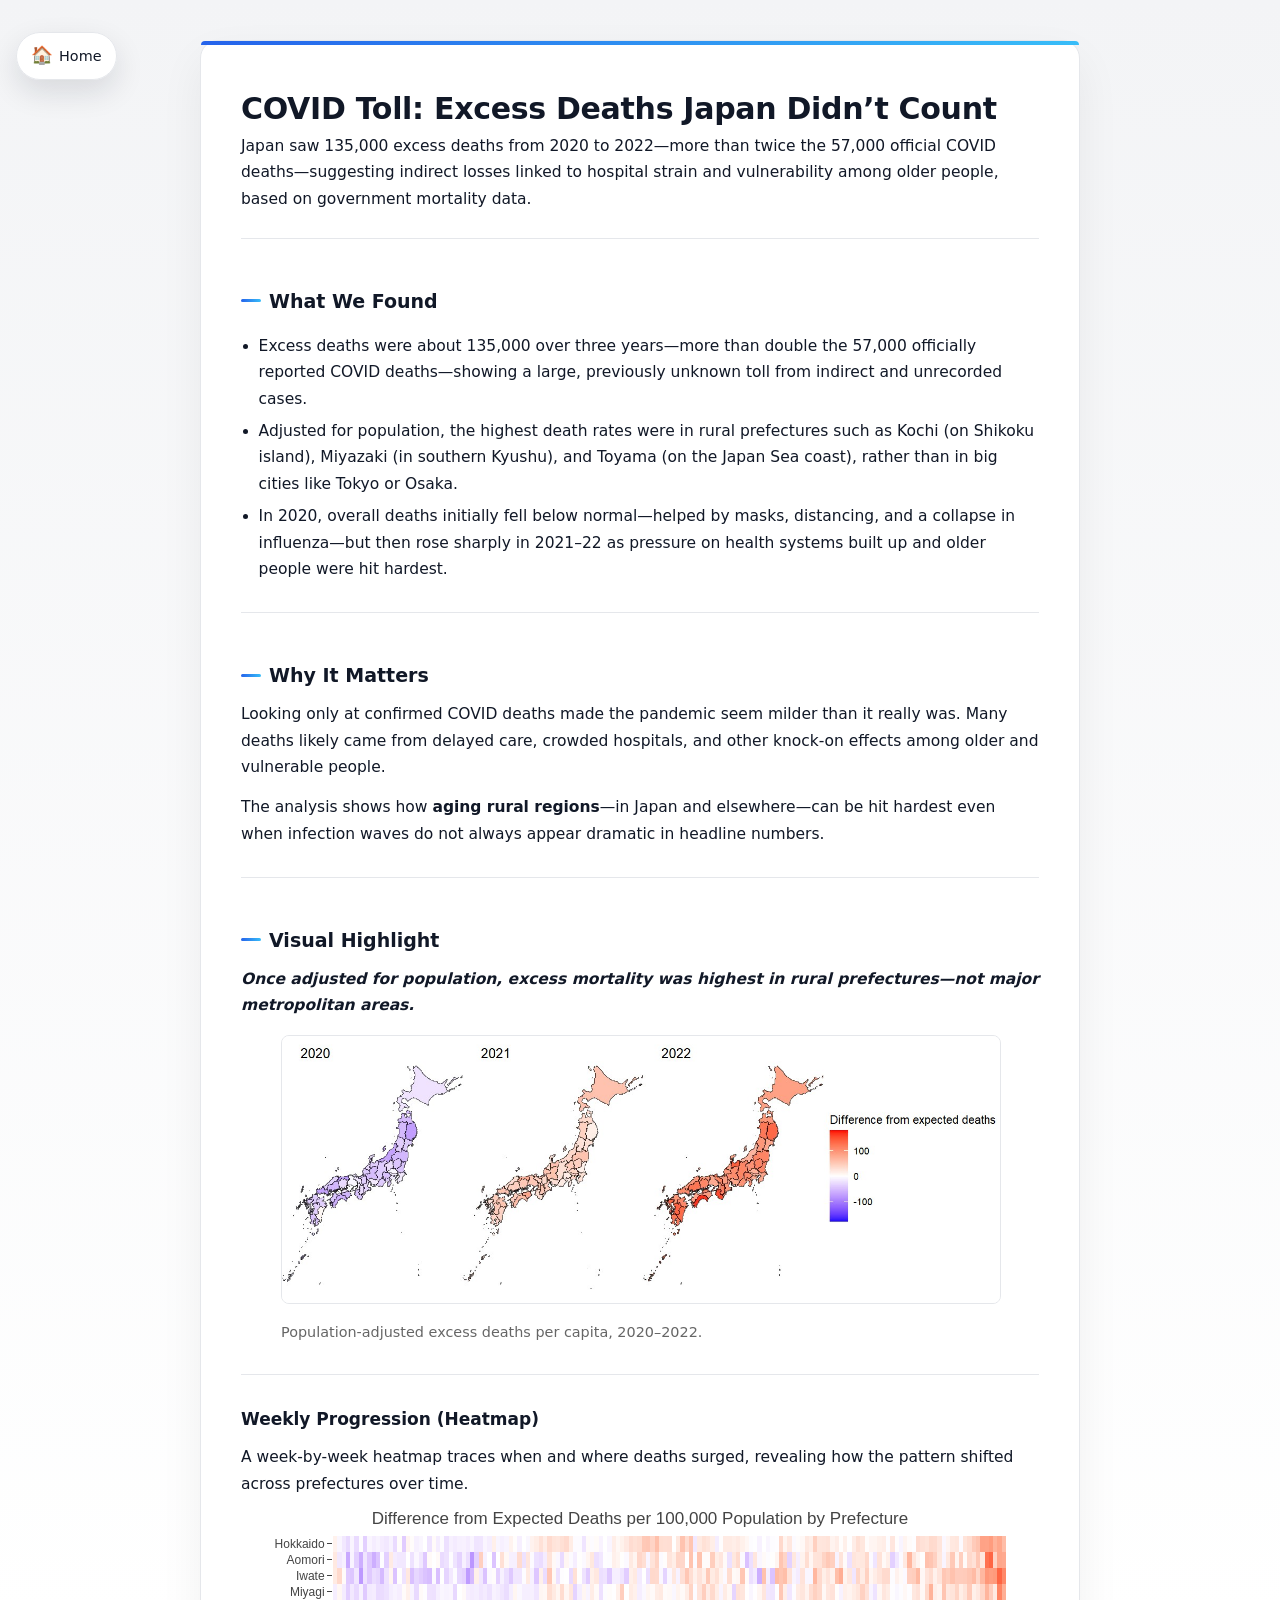
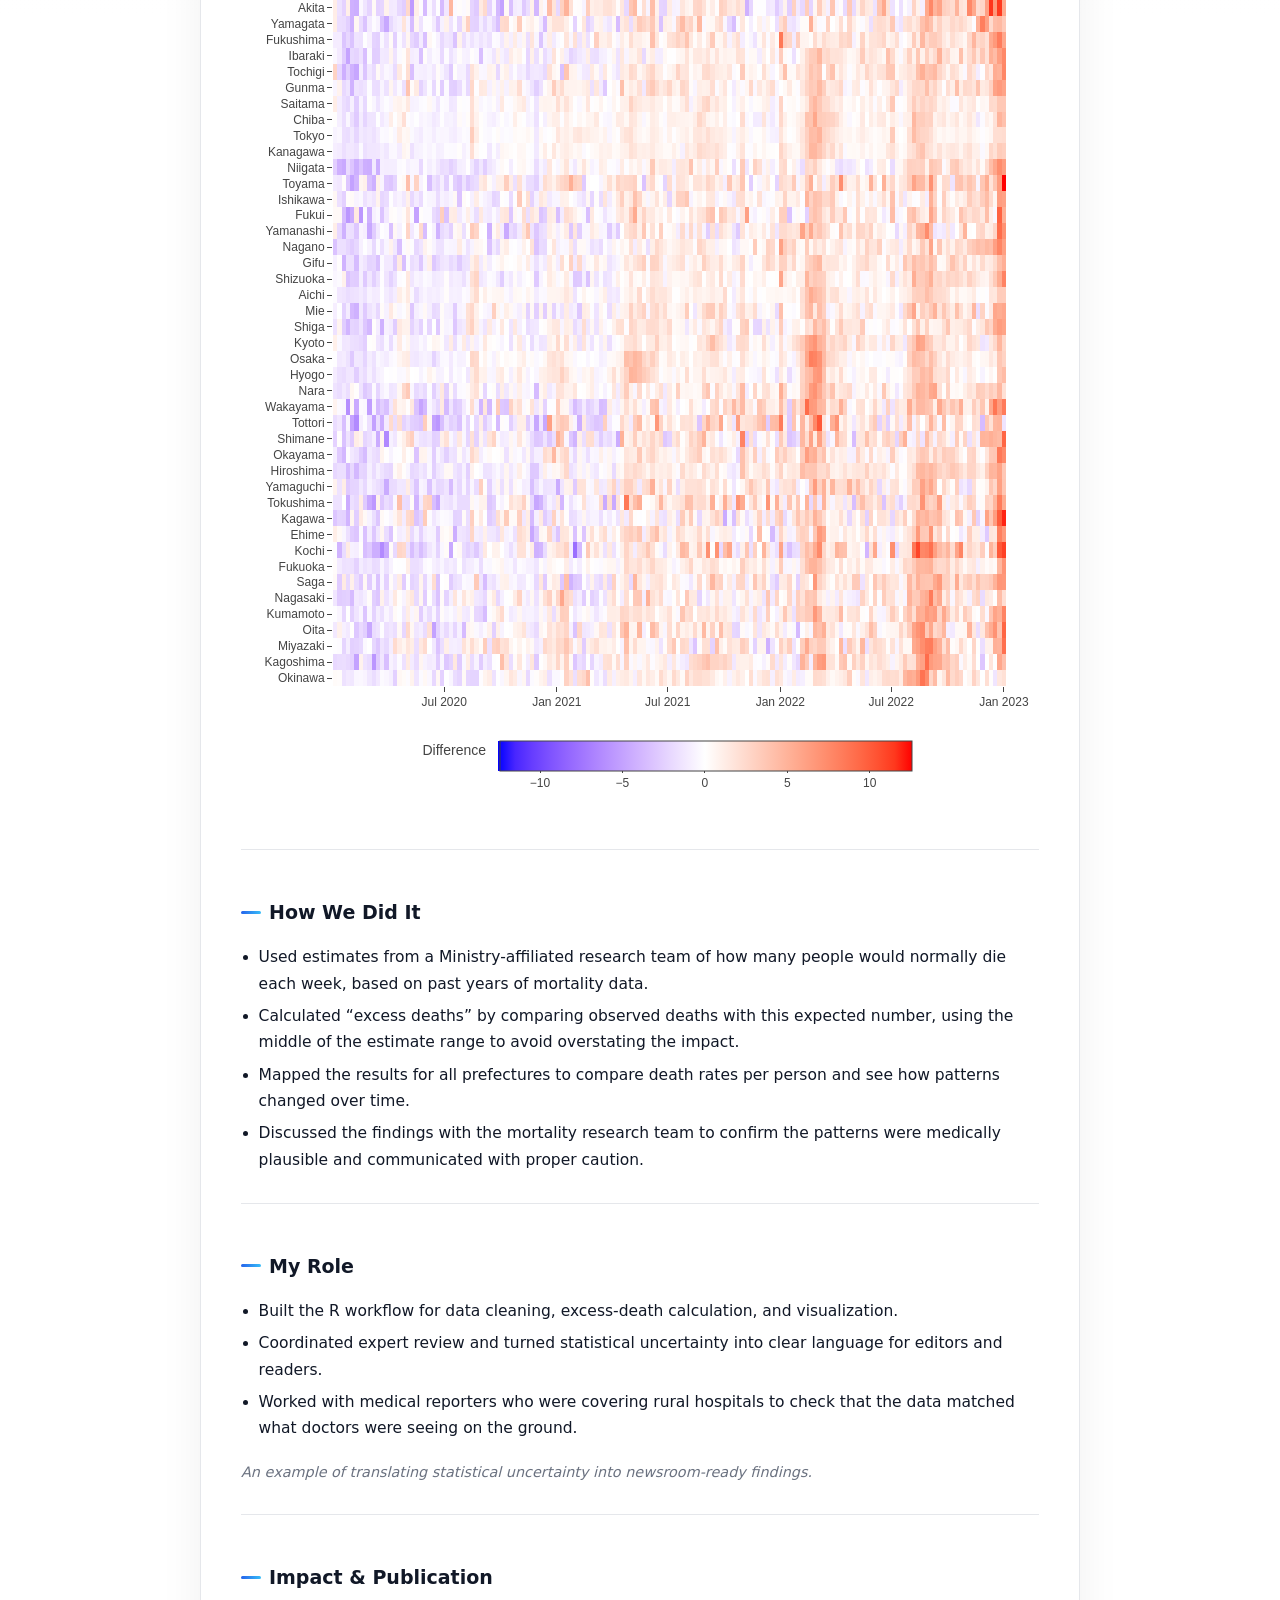
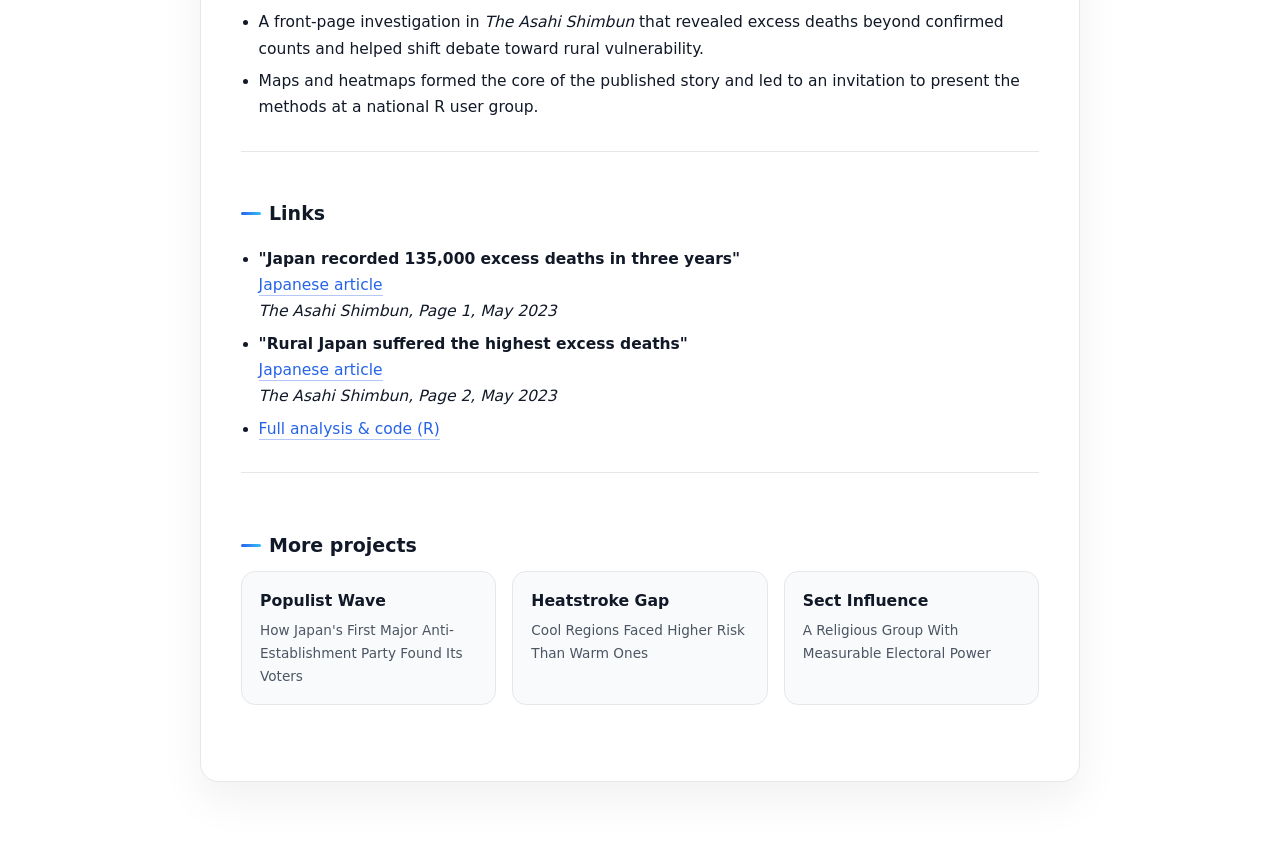
==== docs/excess_mortality/index.html @ f40dd5c8 "Add files via upload" ====
<!DOCTYPE html>
<html lang="en">
<head>
  <meta charset="UTF-8">
  <title>COVID Toll: Excess Deaths Japan Didn’t Count</title>
  <meta name="viewport" content="width=device-width, initial-scale=1">
  <link rel="stylesheet" href="../style.css">
  
  <meta name="description"
    content="Population-adjusted excess mortality analysis reveals that rural prefectures, not major metros, were hit hardest during COVID-19 in Japan.">
  <meta property="og:type" content="article">
  <meta property="og:title" content="Excess Deaths Japan Didn’t Count">
  <meta property="og:description"
    content="Population-adjusted excess mortality analysis reveals that rural prefectures, not major metros, were hit hardest during COVID-19 in Japan.">
  <meta property="og:image"
    content="https://ryomakom-en.github.io/portfolio/excess_mortality/excess_mortality_jpmap.jpg">
  <meta property="og:url"
    content="https://ryomakom-en.github.io/portfolio/excess_mortality/">

  <meta name="twitter:card" content="summary_large_image">
  <meta name="twitter:title" content="Excess Deaths Japan Didn’t Count">
  <meta name="twitter:description"
    content="Population-adjusted excess mortality analysis reveals that rural prefectures, not major metros, were hit hardest during COVID-19 in Japan.">
  <meta name="twitter:image"
    content="https://ryomakom-en.github.io/portfolio/excess_mortality/excess_mortality_jpmap.jpg">

</head>
<body>

<a href="https://ryomakom-en.github.io/about_me/" class="back-home" aria-label="Back to home">
  <span class="back-home__icon">🏠</span>
  <span class="back-home__label">Home</span>
</a>

<div class="page-shell">
<article class="case-card">

<h1>COVID Toll: Excess Deaths Japan Didn’t Count</h1>
<p>
  Japan saw 135,000 excess deaths from 2020 to 2022—more than twice the 57,000 official COVID
  deaths—suggesting indirect losses linked to hospital strain and vulnerability among older people,
  based on government mortality data.
</p>

<hr>

<!-- 2. What We Found -->
<section class="section fade-in">
  <h2 class="section-heading">What We Found</h2>
  <ul>
    <li>Excess deaths were about 135,000 over three years—more than double the 57,000 officially
      reported COVID deaths—showing a large, previously unknown toll from indirect and unrecorded cases.</li>
    <li>Adjusted for population, the highest death rates were in rural prefectures such as Kochi
      (on Shikoku island), Miyazaki (in southern Kyushu), and Toyama (on the Japan Sea coast), rather
      than in big cities like Tokyo or Osaka.</li>
    <li>In 2020, overall deaths initially fell below normal—helped by masks, distancing, and a
      collapse in influenza—but then rose sharply in 2021–22 as pressure on health systems built up
      and older people were hit hardest.</li>
  </ul>
</section>

<hr>

<!-- 3. Why It Matters -->
<section class="section fade-in">
  <h2 class="section-heading">Why It Matters</h2>
  <p>
    Looking only at confirmed COVID deaths made the pandemic seem milder than it really was.
    Many deaths likely came from delayed care, crowded hospitals, and other knock-on effects among older
    and vulnerable people.
  </p>
  <p>
    The analysis shows how <strong>aging rural regions</strong>—in Japan and elsewhere—can be hit
    hardest even when infection waves do not always appear dramatic in headline numbers.
  </p>
</section>

<hr>

<!-- 4. Visual Highlight (Main) -->
  <section class="section fade-in">
    <h2 class="section-heading">Visual Highlight</h2>
    <p>
      <em><strong>
        Once adjusted for population, excess mortality was highest in rural
        prefectures—not major metropolitan areas.
      </strong></em>
    </p>

    <figure class="full-bleed">
      <img src="excess_mortality_jpmap.jpg"
        alt="Map of Japan showing population-adjusted excess deaths by
        prefecture from 2020 to 2022"
        style="max-width:100%; border-radius:8px;">
      <figcaption style="font-size:0.9em; color:#666; margin-top:6px;">
        Population-adjusted excess deaths per capita, 2020–2022.
      </figcaption>
    </figure>
  </section>
  
<hr>

<!-- 4b. Secondary Visual -->
<section class="section fade-in">
  <h3 style="margin-top:0.4rem;">Weekly Progression (Heatmap)</h3>
  <p>
    A week-by-week heatmap traces when and where deaths surged, revealing how the pattern shifted across
    prefectures over time.
  </p>

  <iframe src="exdeath_heatmap.html" width="100%" height="900" style="border:none;" loading="lazy">
    <img src="exdeath_heatmap.png" alt="Excess deaths weekly heatmap" style="max-width:100%;">
  </iframe>

</section>

<hr>
<!-- 5. How we did it -->
<section class="section fade-in">
  <h2 class="section-heading">How We Did It</h2>
  <ul>
    <li>Used estimates from a Ministry-affiliated research team of how many people would normally die
      each week, based on past years of mortality data.</li>
    <li>Calculated “excess deaths” by comparing observed deaths with this expected number, using the
      middle of the estimate range to avoid overstating the impact.</li>
    <li>Mapped the results for all prefectures to compare death rates per person and see how patterns
      changed over time.</li>
    <li>Discussed the findings with the mortality research team to confirm the patterns were medically
      plausible and communicated with proper caution.</li>
  </ul>
</section>

<hr>


<!-- 6. My Role -->
<section class="section fade-in">
  <h2 class="section-heading">My Role</h2>
  <ul>
    <li>Built the R workflow for data cleaning, excess-death calculation, and visualization.</li>
    <li>Coordinated expert review and turned statistical uncertainty into clear language for editors
      and readers.</li>
    <li>Worked with medical reporters who were covering rural hospitals to check that the data matched
      what doctors were seeing on the ground.</li>
  </ul>
  <p class="role-note">
    <em>An example of translating statistical uncertainty into newsroom-ready findings.</em>
  </p>
</section>

<hr>

<!-- 7. Impact -->
<section class="section fade-in">
  <h2 class="section-heading">Impact & Publication</h2>
  <ul>
    <li>A front-page investigation in <em>The Asahi Shimbun</em> that revealed excess deaths beyond confirmed counts
      and helped shift debate toward rural vulnerability.</li>
    <li>Maps and heatmaps formed the core of the published story and led to an invitation to present the
      methods at a national R user group.</li>
  </ul>
</section>

<hr>

<!-- 8. Links -->
    <section class="section links-section fade-in">
      <h2 class="section-heading">Links</h2>

      <ul>
        <li>
          <strong>"Japan recorded 135,000 excess deaths in three years"</strong><br>
          <a href="https://digital.asahi.com/articles/ASR5577C0R4MUTFL015.html" target="_blank" rel="noopener noreferrer">Japanese article</a><br>
          <em>The Asahi Shimbun, Page 1, May 2023</em>
        </li>
        <li>
          <strong>"Rural Japan suffered the highest excess deaths"</strong><br>
          <a href="https://digital.asahi.com/articles/ASR5577GCR4PUTFL00C.html" target="_blank" rel="noopener noreferrer">Japanese article</a><br>
          <em>The Asahi Shimbun, Page 2, May 2023</em>
        </li>
        <li>
          <a href="https://ryomakom.github.io/exdeaths/" target="_blank" rel="noopener noreferrer">Full analysis &amp; code (R)</a>
        </li>
      </ul>
    </section>
<hr>

<!-- 9. More -->
    <section class="section more-projects fade-in">
      <h2 class="section-heading">More projects</h2>
      <div class="project-grid">
        <a class="project-card" href="../online_sentiment/">
          <div class="project-card-title">Populist Wave</div>
          <div class="project-card-tagline">How Japan's First Major Anti-Establishment Party Found Its Voters</div>
        </a>
        <a class="project-card" href="../heat_stroke/">
          <div class="project-card-title">Heatstroke Gap</div>
          <div class="project-card-tagline">Cool Regions Faced Higher Risk Than Warm Ones</div>
        </a>
        <a class="project-card" href="../uc_inoue/">
          <div class="project-card-title">Sect Influence</div>
          <div class="project-card-tagline">A Religious Group With Measurable Electoral Power</div>
        </a>
      </div>
    </section>

</article>
</div>
<script>
  document.addEventListener('DOMContentLoaded', () => {
    // 監視機能（Intersection Observer）を作成
    const observer = new IntersectionObserver((entries) => {
      entries.forEach(entry => {
        // 画面に入ったら
        if (entry.isIntersecting) {
          // visibleクラスを追加して表示させる
          entry.target.classList.add('visible');
          // 一度表示したら監視をやめる（負荷軽減）
          observer.unobserve(entry.target);
        }
      });
    });

    // すべての fade-in 要素を監視対象に登録
    document.querySelectorAll('.fade-in').forEach(el => {
      observer.observe(el);
    });
  });
</script>


</body>
</html>
---- docs/style.css ----
/* ===== Global Layout ===== */
body {
  font-family: system-ui, -apple-system, BlinkMacSystemFont, "Segoe UI", sans-serif;
  background: linear-gradient(180deg, #f3f4f6 0%, #ffffff 40%);
  color: #111827;
  line-height: 1.7;
  margin: 0;
  padding: 40px 16px 60px;
}

.page-shell {
  max-width: 880px;
  margin: 0 auto;
}

/* Main container card */
.case-card {
  position: relative;
  background: #ffffff;
  border-radius: 18px;
  border: 1px solid #e5e7eb;
  box-shadow: 0 18px 45px rgba(15, 23, 42, 0.06);
  padding: 32px 24px 40px;
}

@media (min-width: 768px) {
  .case-card {
    padding: 40px 40px 46px;
  }
}

/* Accent bar on top */
.case-card::before {
  content: "";
  position: absolute;
  inset: 0 0 auto 0;
  height: 4px;
  border-radius: 18px 18px 0 0;
  background: linear-gradient(90deg, #2563eb, #38bdf8);
}

/* ===== Typography ===== */
h1 {
  font-size: clamp(26px, 3vw, 30px);
  margin: 10px 0 6px;
  line-height: 1.2;
  letter-spacing: -0.01em;
}

.subtitle {
  color: #6b7280;
  font-size: 14px;
  font-style: italic;
  margin-bottom: 22px;
}

hr {
  border: none;
  border-top: 1px solid #e5e7eb;
  margin: 26px 0;
}

.section {
  margin: 30px 0;
}

.section-heading {
  font-size: 19px;
  font-weight: 600;
  margin-bottom: 10px;
  display: inline-flex;
  align-items: center;
  gap: 8px;
}

.section-heading::before {
  content: "";
  width: 20px;
  height: 3px;
  border-radius: 999px;
  background: linear-gradient(90deg, #2563eb, #38bdf8);
}

h3 {
  margin: 18px 0 10px;
  font-size: 17px;
  font-weight: 600;
}

p {
  margin: 0 0 14px;
  font-size: 15.5px;
  color: #111827;
}

ul {
  padding-left: 1.1rem;
  margin: 6px 0 18px;
}

li {
  margin-bottom: 6px;
  font-size: 15.5px;
}

strong {
  font-weight: 600;
}

/* ===== Flourish / Image blocks ===== */
.flourish-block {
  background: #f9fafb;
  border: 1px solid #e5e7eb;
  border-left: 4px solid #2563eb;
  border-radius: 10px;
  padding: 14px 16px 18px;
  margin: 18px 0;
}

.flourish-note {
  font-size: 14px;
  color: #4b5563;
  margin-bottom: 6px;
}

/* 中身をカード幅いっぱいにする */
.flourish-container {
  width: 100%;
  max-width: 100%;
  margin: 0;
}

/* 画像を入れる場合 */
.flourish-container img {
  width: 100%;
  height: auto;
  border-radius: 8px;
  border: 1px solid #e5e7eb;
}

/* ---- Image size control ---- */
.case-card img {
  max-width: 100%;
  width: 100%;
  height: auto;
  display: block;
  margin: 16px auto;
  border-radius: 8px;
  border: 1px solid #e5e7eb;
}

/* ---- Table styling (grid layout) ---- */
table {
  width: 100%;
  border-collapse: collapse;
  margin: 18px 0;
  font-size: 15px;
}

table th,
table td {
  border: 1px solid #d1d5db;   /* ← 格子の色 */
  padding: 8px 10px;
  text-align: left;
}

table th {
  background: #f3f4f6;          /* ヘッダーを薄グレーで強調 */
  font-weight: 600;
}

/* ============================
   Responsive Flourish Embeds
   ============================ */
.flourish-container,
.flourish-embed {
  width: 100% !important;
  max-width: 100% !important;
}

/* Flourish埋め込み専用。ほかのiframeには影響させない */
.flourish-embed iframe,
.flourish-embed object {
  width: 100% !important;
  max-width: 100%;
  aspect-ratio: 16 / 9;   /* 画面比率を維持しつつ縮む */
  height: auto;
  border: none;
}

/* スマホではグラフを「ほぼ全幅」に広げる */
@media (max-width: 600px) {
  /* 必要ならカードの左右パディングをそのままに */
  .case-card {
    padding-left: 24px;
    padding-right: 24px;
  }

  /* Flourishブロックだけパディングを食い破ってフルブリード風に */
  .case-card .flourish-block {
    margin-left: -24px;
    margin-right: -24px;
    border-radius: 0;
    border-left-width: 0;   /* 左の青いバーを消したい場合 */
    border-right-width: 0;
  }

  .case-card .flourish-block .flourish-container {
    padding-left: 0;
    padding-right: 0;
  }
}

.role-note {
  margin-top: 0.5rem;
  font-size: 0.9em;
  color: #6b7280;
}

/* ===== Links ===== */
a {
  color: #2563eb;
  text-decoration: none;
  border-bottom: 1px solid rgba(37, 99, 235, 0.35);
  padding-bottom: 1px;
}

a:hover {
  border-bottom-color: rgba(37, 99, 235, 0.8);
}

.back-home {
  display: inline-block;
  margin: 16px 0 24px;
  padding: 8px 14px;
  background: #2563eb;
  color: #fff;
  border-radius: 6px;
  text-decoration: none;
  font-size: 0.95rem;
  transition: 0.2s;
}

.back-home:hover {
  background: #1d4ed8;
  transform: translateY(-1px);
}

/* ===== Homeボタン（アイコン付き・左上固定） ===== */
.back-home {
  position: fixed;
  top: 16px;
  left: 16px;
  z-index: 1000;
  display: inline-flex;
  align-items: center;
  gap: 6px;
  padding: 8px 14px;
  border-radius: 999px;
  background: rgba(255, 255, 255, 0.95);
  border: 1px solid #e5e7eb;
  text-decoration: none;
  font-size: 0.9rem;
  color: #111827;
  box-shadow: 0 12px 30px rgba(15, 23, 42, 0.12);
  backdrop-filter: blur(8px);
}

.back-home__icon {
  font-size: 1.1rem;
}

.back-home__label {
  font-weight: 500;
}

/* モバイルでは少し小さく＆内側に */
@media (max-width: 640px) {
  .back-home {
    top: 10px;
    left: 10px;
    padding: 6px 10px;
    font-size: 0.85rem;
    box-shadow: 0 8px 20px rgba(15, 23, 42, 0.1);
  }
}

/* ===== スクロール時のフェードイン ===== */
.fade-in {
  opacity: 0;
  transform: translateY(12px);
  transition: opacity 0.5s ease, transform 0.5s ease;
}

.fade-in.visible {
  opacity: 1;
  transform: translateY(0);
}

/* ===== More projects グリッド ===== */
.more-projects {
  margin-top: 40px;
}

.project-grid {
  display: grid;
  grid-template-columns: minmax(0, 1fr);
  gap: 16px;
}

.project-card {
  display: block;
  padding: 16px 18px;
  border-radius: 14px;
  border: 1px solid #e5e7eb;
  background: #f9fafb;
  text-decoration: none;
  color: inherit;
  transition: transform 0.18s ease, box-shadow 0.18s ease, border-color 0.18s ease;
}

.project-card-title {
  font-weight: 600;
  font-size: 0.98rem;
  margin-bottom: 4px;
}

.project-card-tagline {
  font-size: 0.85rem;
  color: #4b5563;
}

/* ホバー時のカード効果（PC） */
@media (hover: hover) and (pointer: fine) {
  .project-card:hover {
    transform: translateY(-2px);
    box-shadow: 0 14px 35px rgba(15, 23, 42, 0.12);
    border-color: #d1d5db;
  }
}

/* 幅が広いときは2〜3列表示 */
@media (min-width: 720px) {
  .project-grid {
    grid-template-columns: repeat(3, minmax(0, 1fr));
  }
}

/* Visual Highlight map: fill the white card on mobile (no overflow) */
@media (max-width: 600px) {
  /* カードの内側padding(24px)だけ打ち消して、白い領域の中に収める */
  .case-card figure.full-bleed {
    margin-left: -24px;
    margin-right: -24px;
  }

  /* 既存の .case-card img { margin:16px auto; } を上書き */
  .case-card figure.full-bleed img {
    width: 100%;
    max-width: 100%;
    margin: 16px 0;     /* 左右autoを消す */
    border-radius: 0;  /* 端まで行くなら角丸なしが自然（好みで） */
  }

  /* キャプションはカード内側の余白に戻す（任意） */
  .case-card figure.full-bleed figcaption {
    margin-left: 24px;
    margin-right: 24px;
  }
}
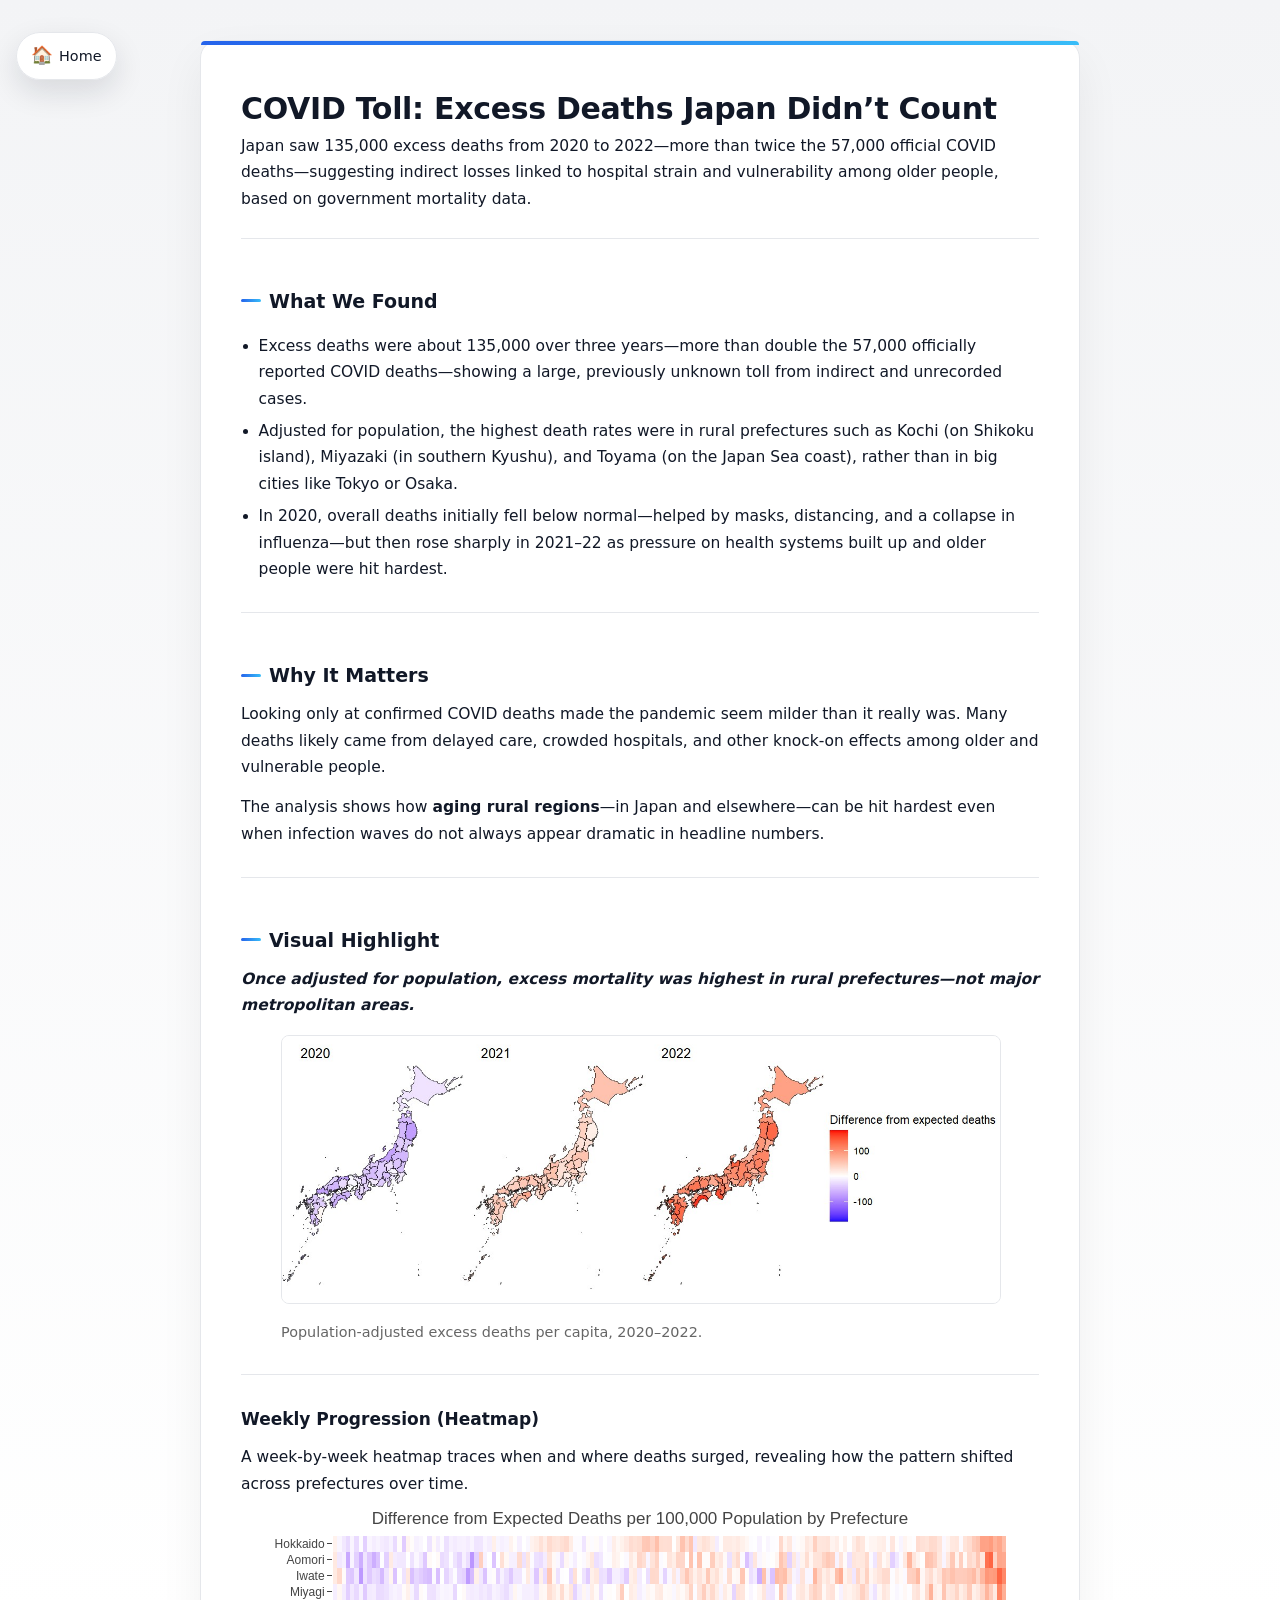
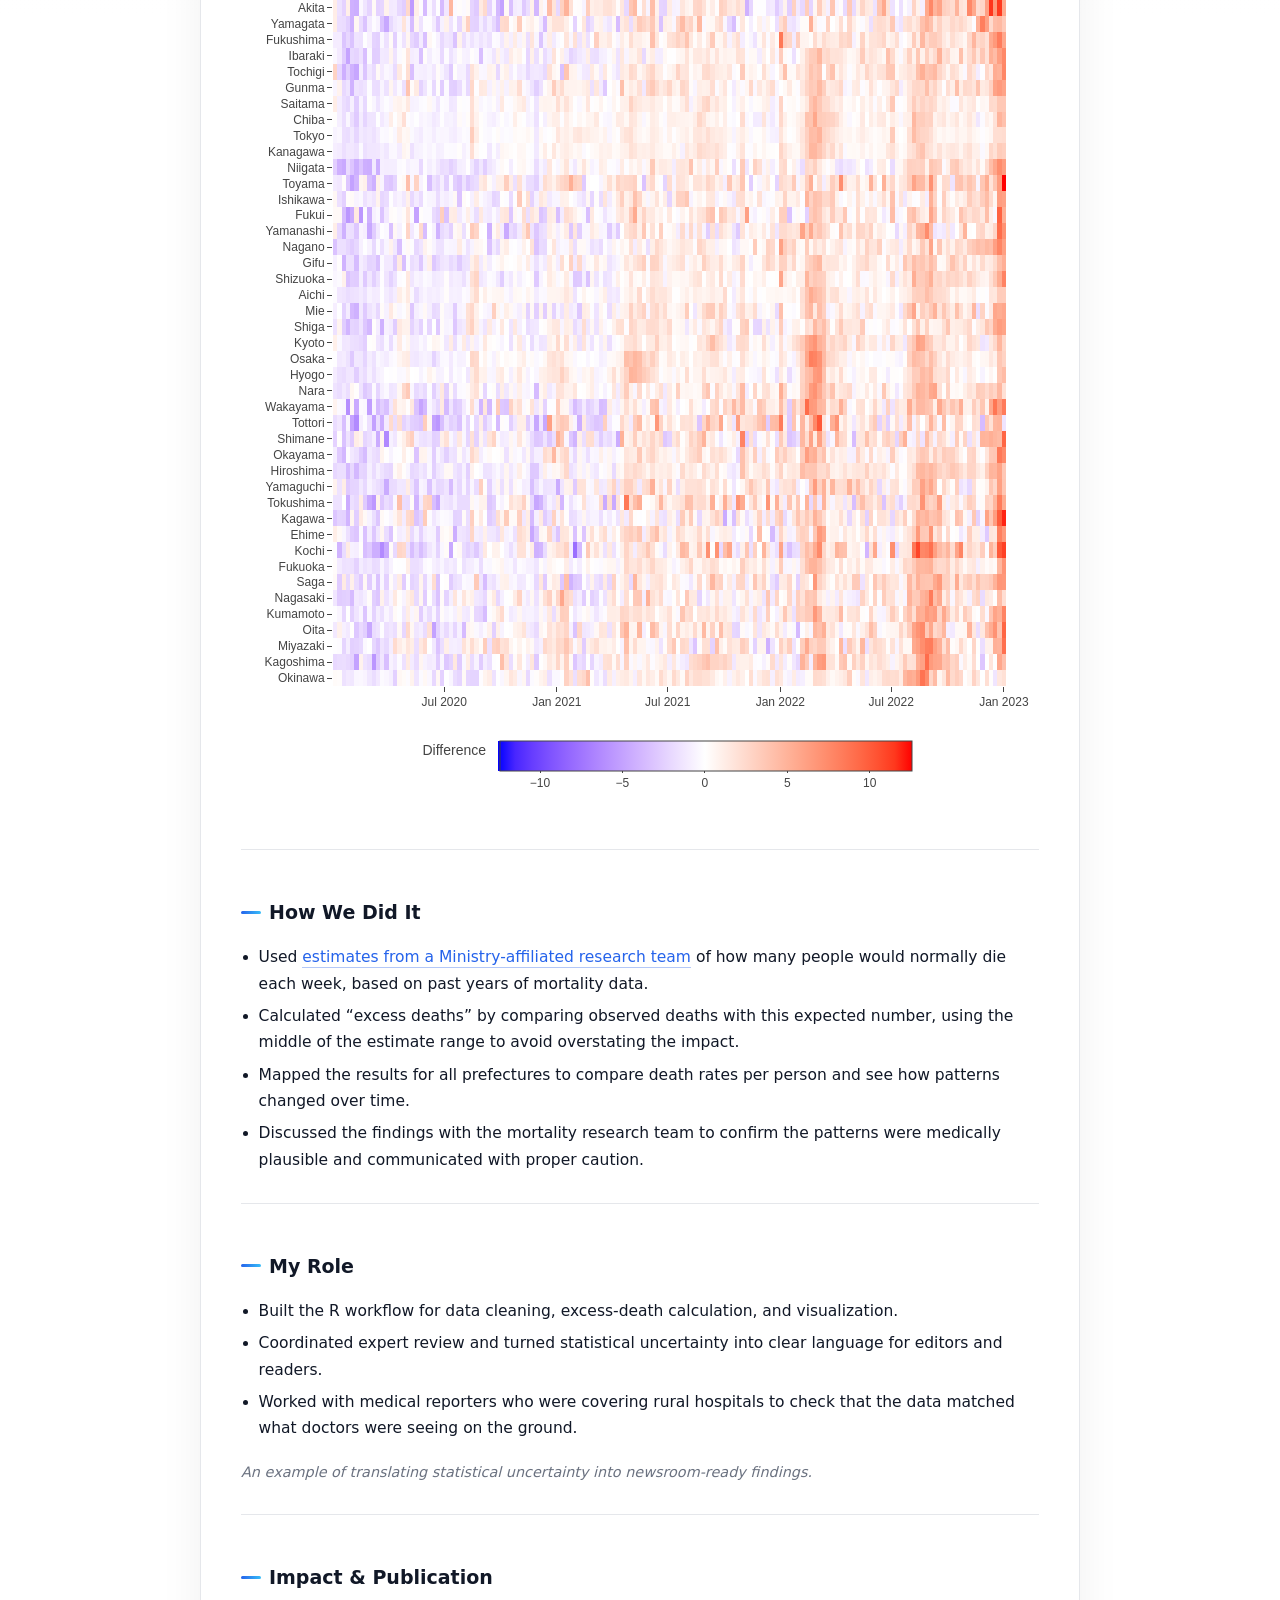
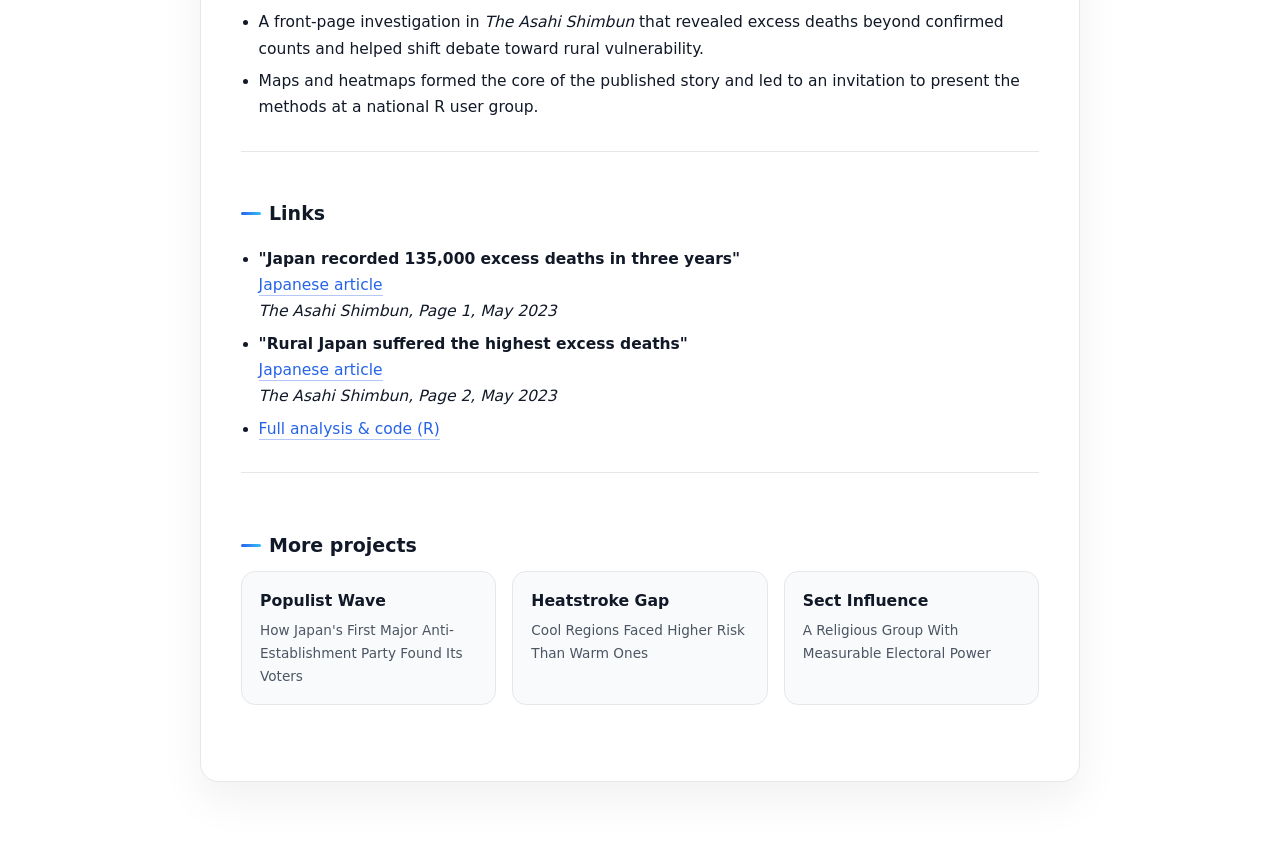
==== commit 78a48f7a: "Update index.html" ====
--- a/docs/excess_mortality/index.html
+++ b/docs/excess_mortality/index.html
@@ -119,8 +119,10 @@
 <section class="section fade-in">
   <h2 class="section-heading">How We Did It</h2>
   <ul>
-    <li>Used estimates from a Ministry-affiliated research team of how many people would normally die
-      each week, based on past years of mortality data.</li>
+    <li>Used
+      <a href="https://exdeaths-japan.org/en" target="_blank" rel="noopener noreferrer">
+      estimates from a Ministry-affiliated research team</a>
+      of how many people would normally die each week, based on past years of mortality data.</li>
     <li>Calculated “excess deaths” by comparing observed deaths with this expected number, using the
       middle of the estimate range to avoid overstating the impact.</li>
     <li>Mapped the results for all prefectures to compare death rates per person and see how patterns
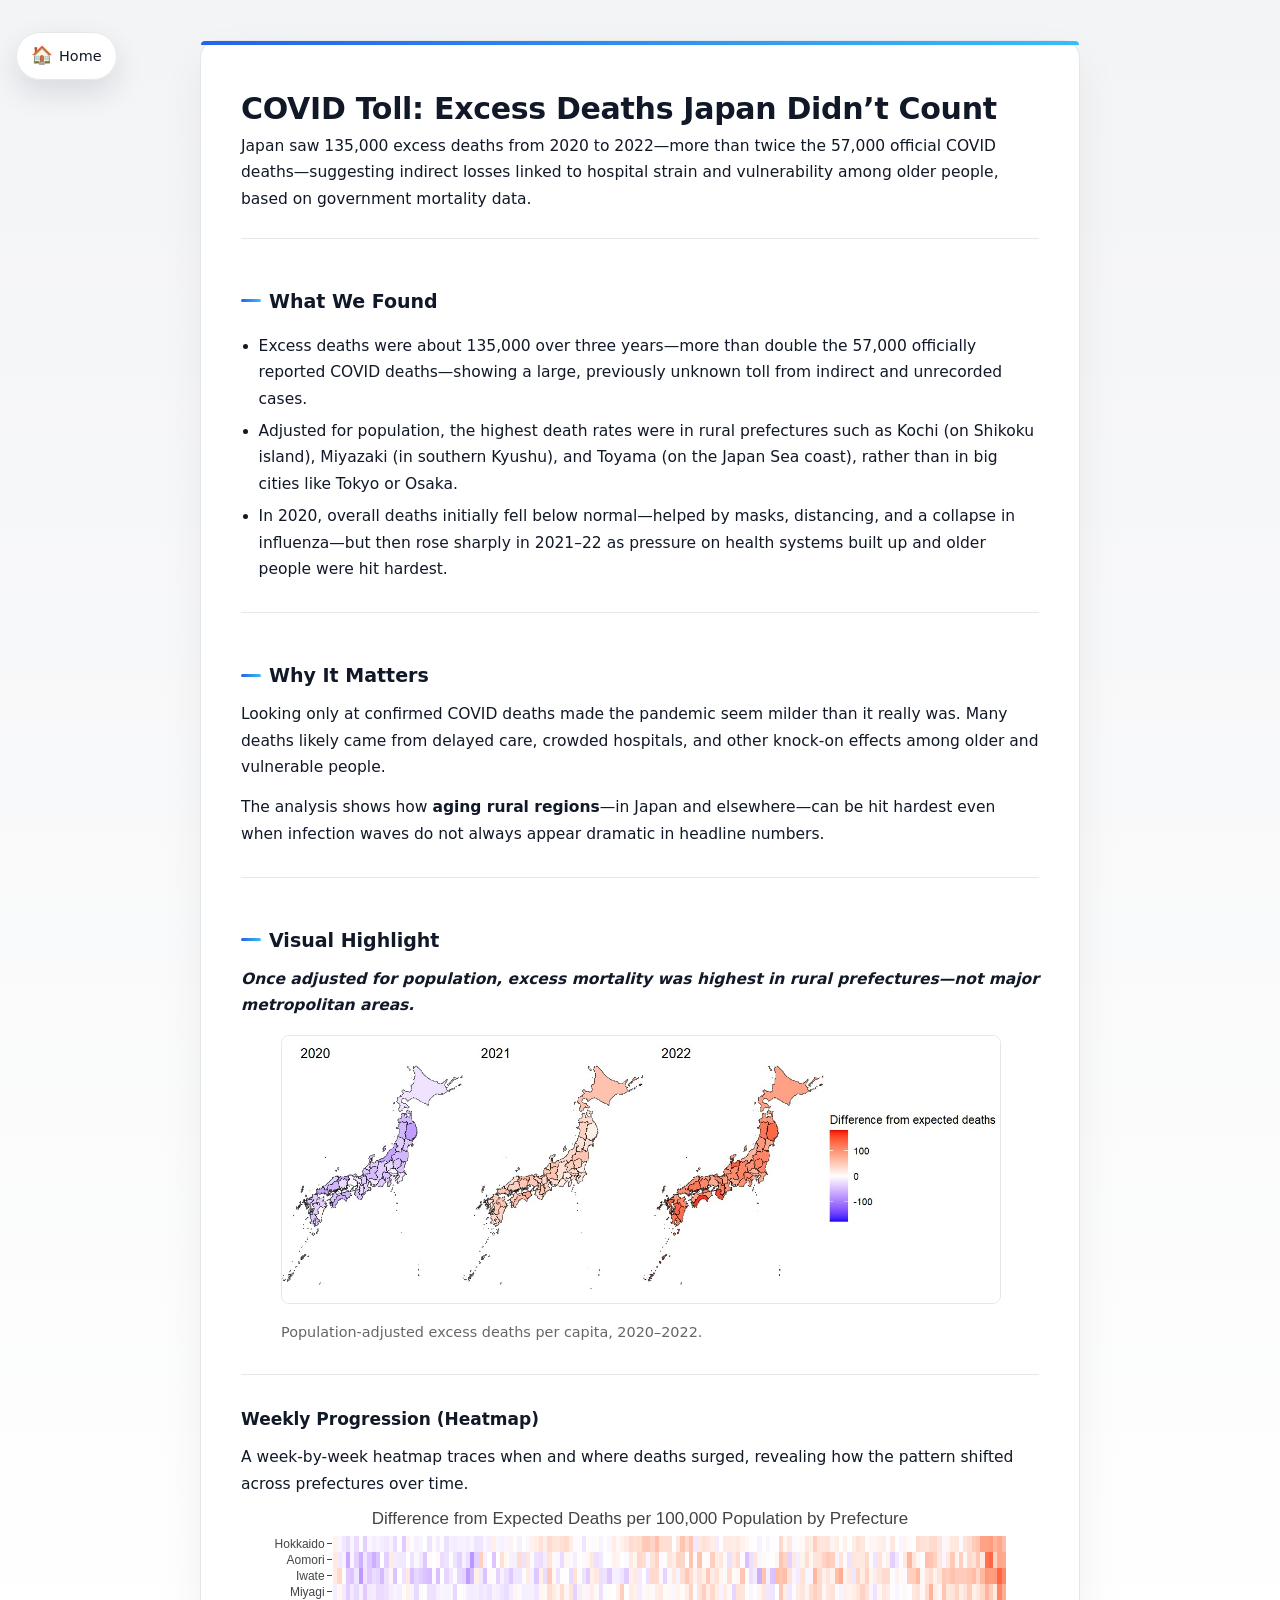
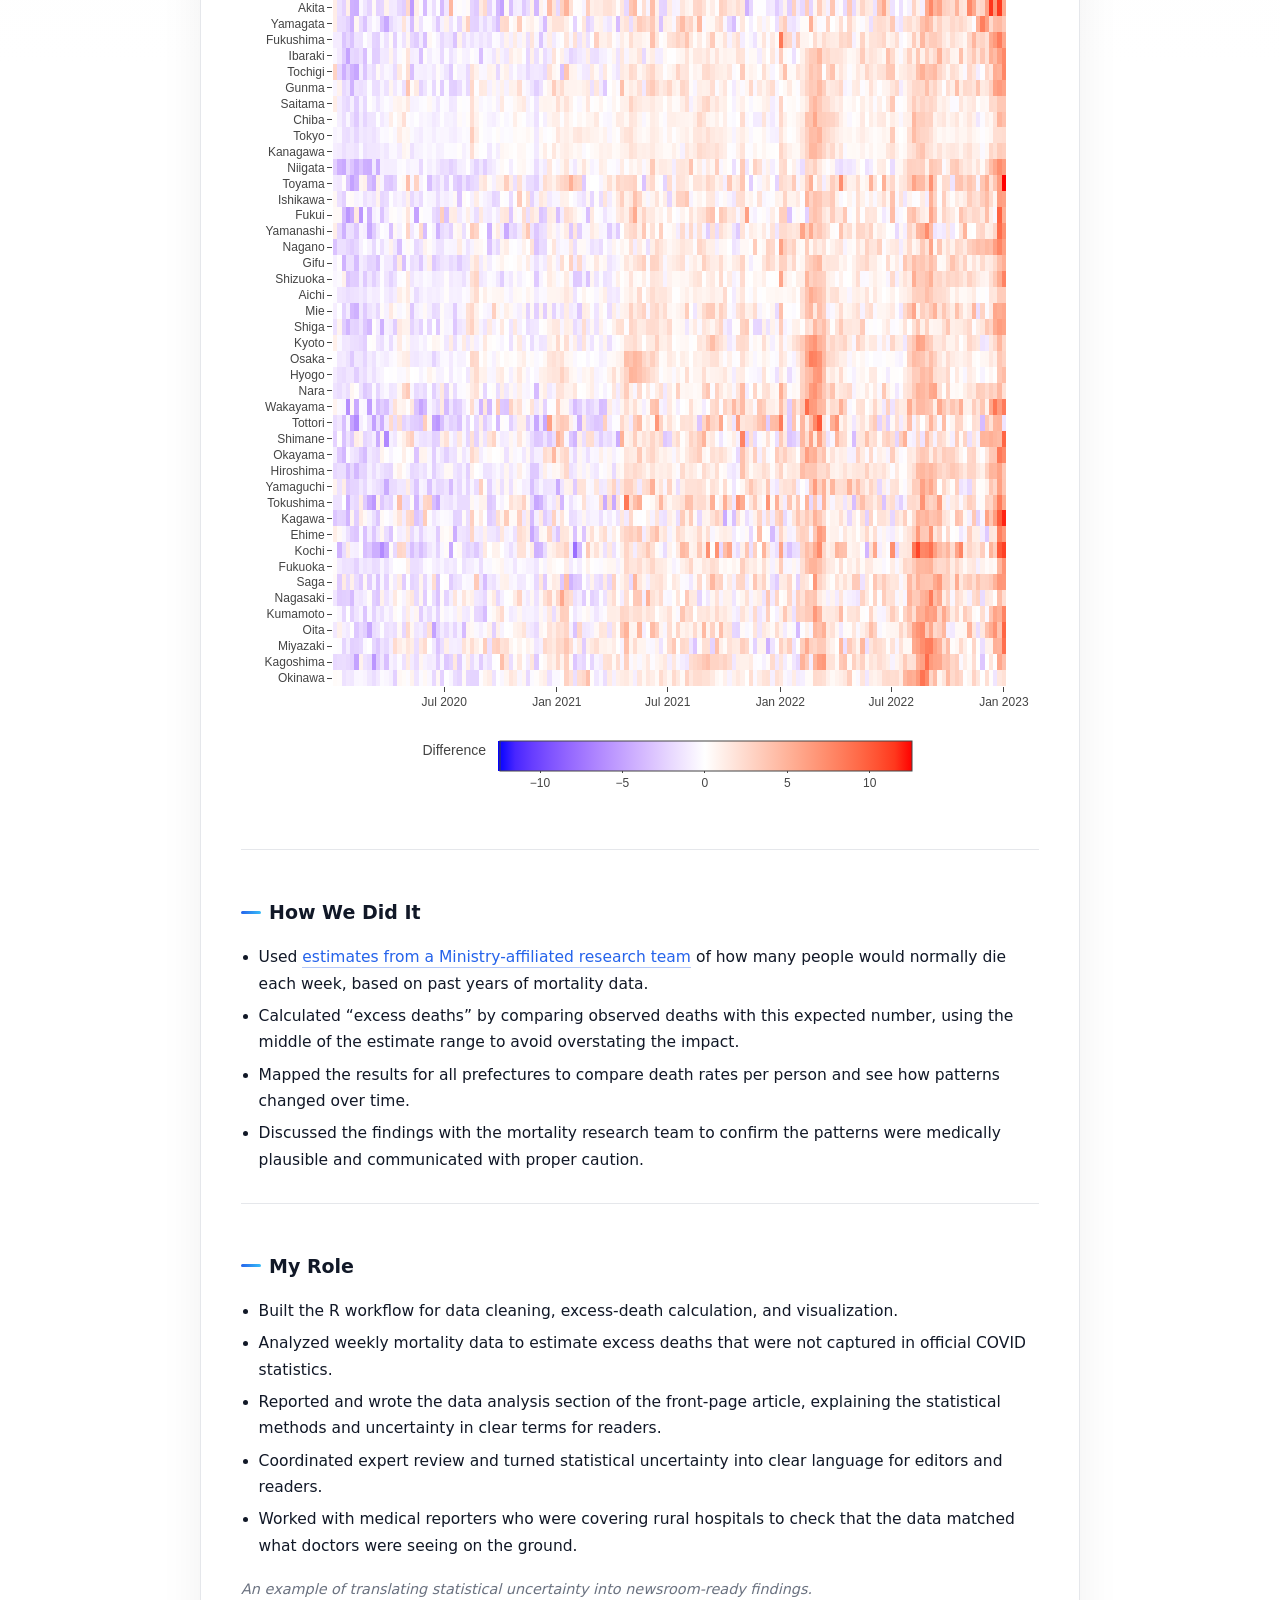
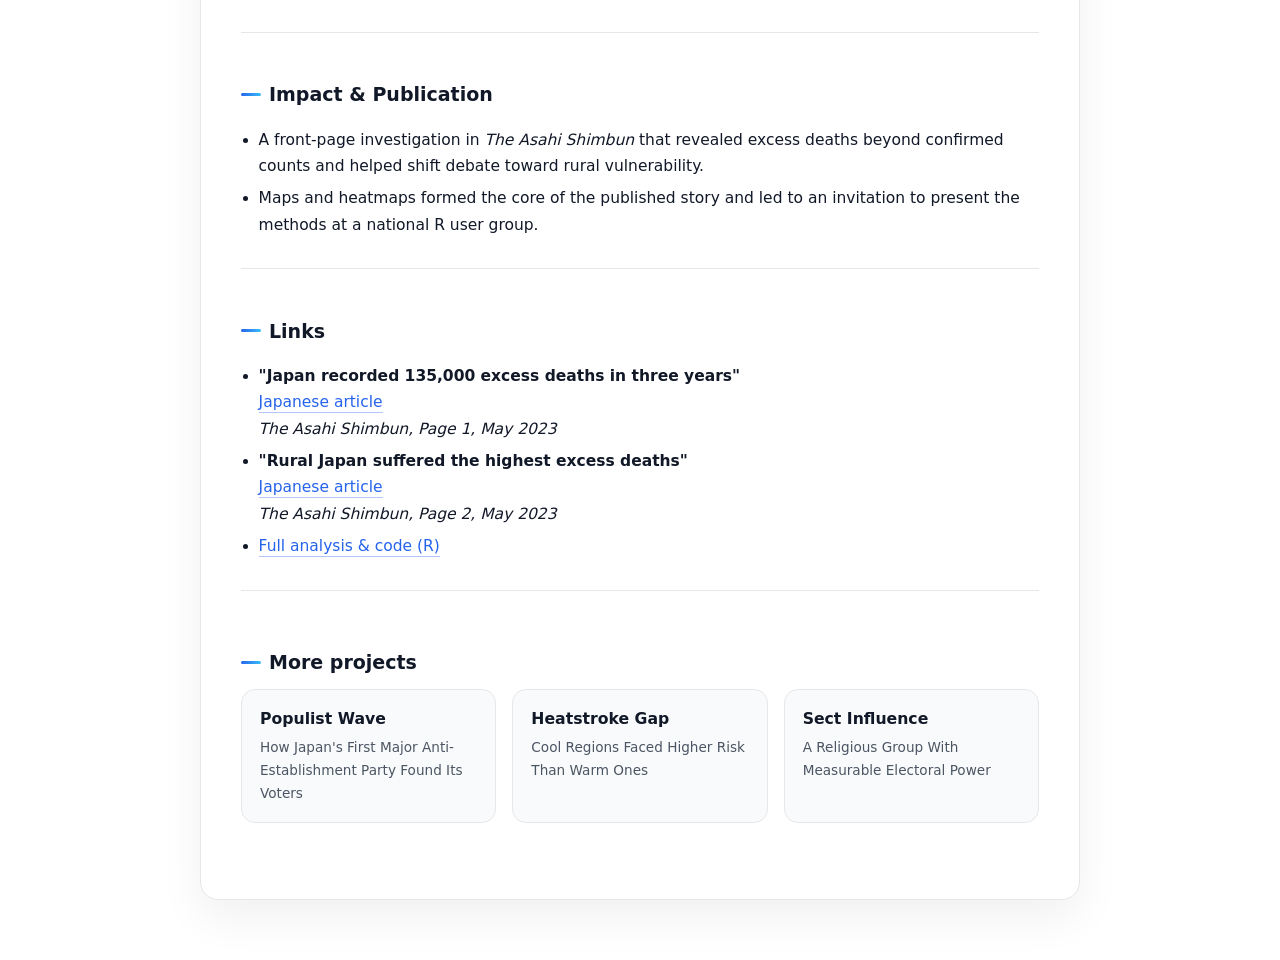
==== commit 63283ff9: "Update index.html" ====
--- a/docs/excess_mortality/index.html
+++ b/docs/excess_mortality/index.html
@@ -140,8 +140,9 @@
   <h2 class="section-heading">My Role</h2>
   <ul>
     <li>Built the R workflow for data cleaning, excess-death calculation, and visualization.</li>
-    <li>Coordinated expert review and turned statistical uncertainty into clear language for editors
-      and readers.</li>
+    <li>Analyzed weekly mortality data to estimate excess deaths that were not captured in official COVID statistics.</li>
+    <li>Reported and wrote the data analysis section of the front-page article, explaining the statistical methods and uncertainty in clear terms for readers.</li>
+    <li>Coordinated expert review and turned statistical uncertainty into clear language for editors and readers.</li>
     <li>Worked with medical reporters who were covering rural hospitals to check that the data matched
       what doctors were seeing on the ground.</li>
   </ul>
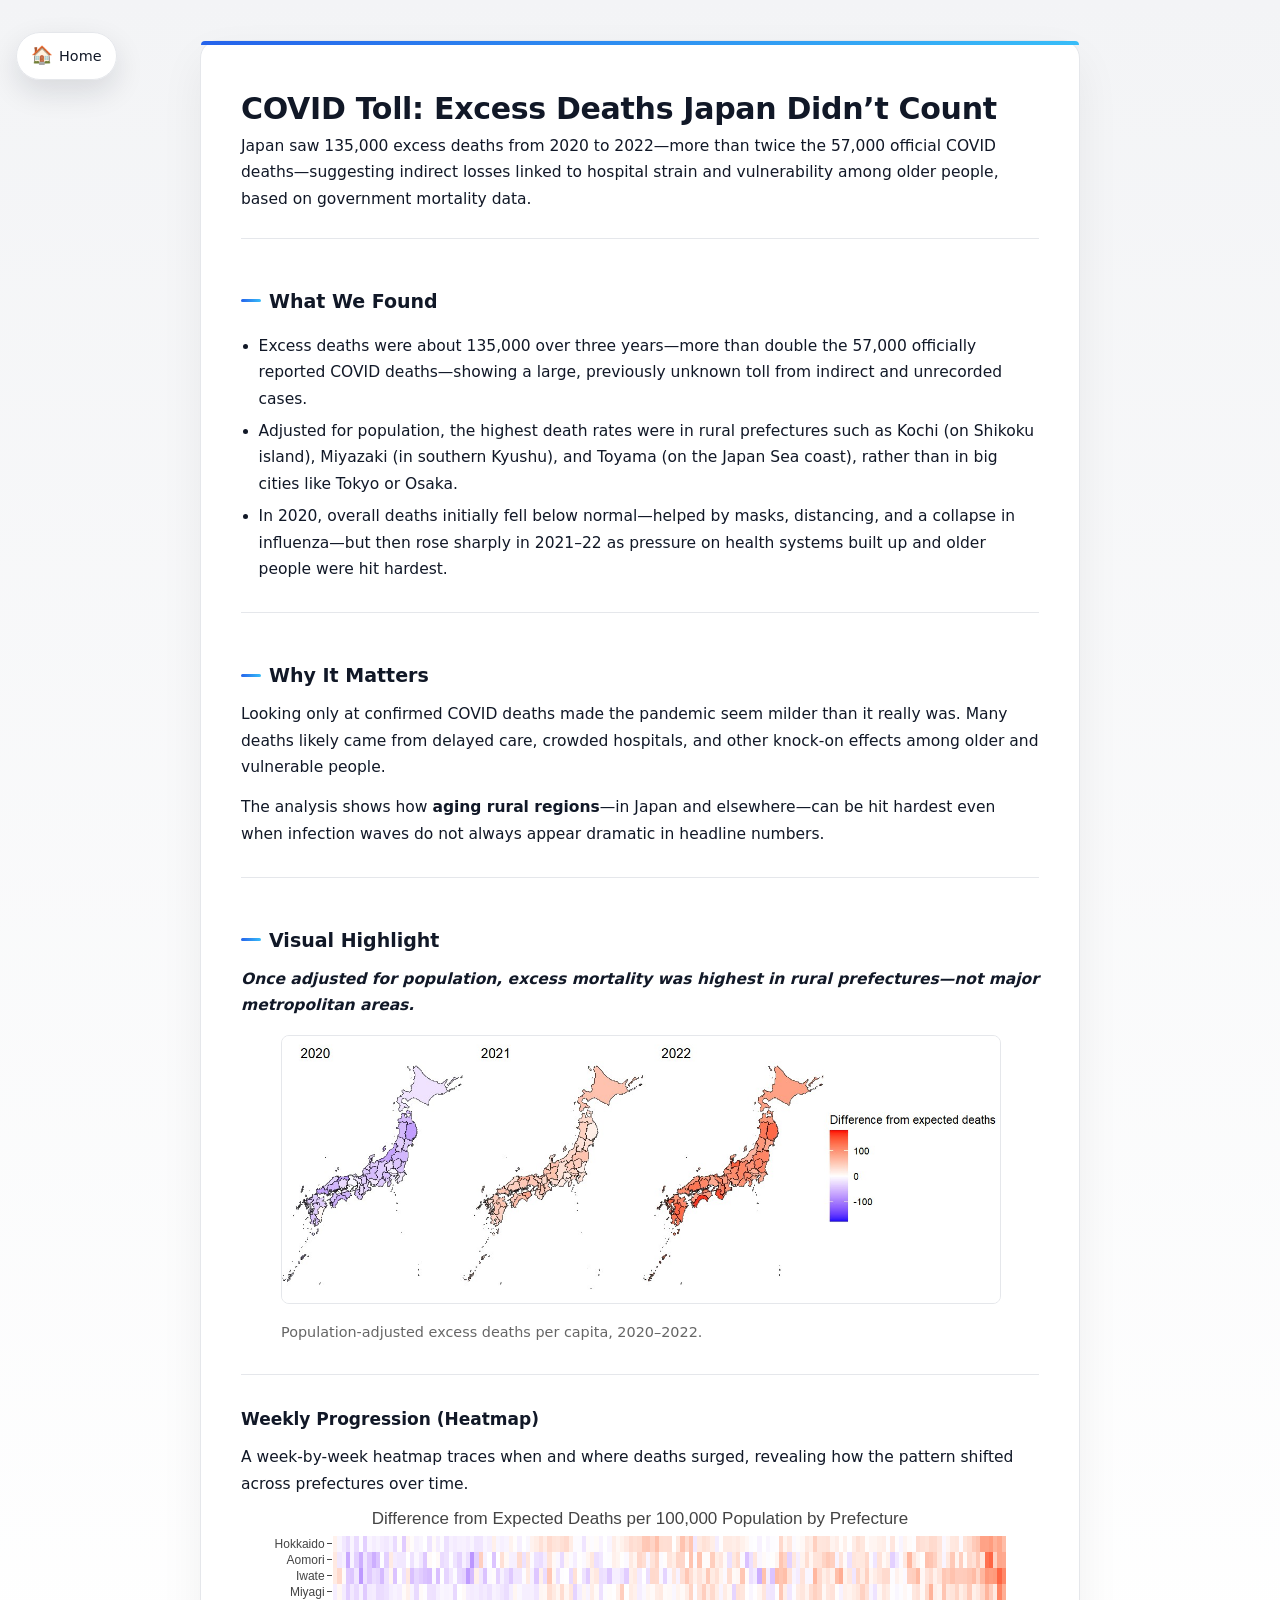
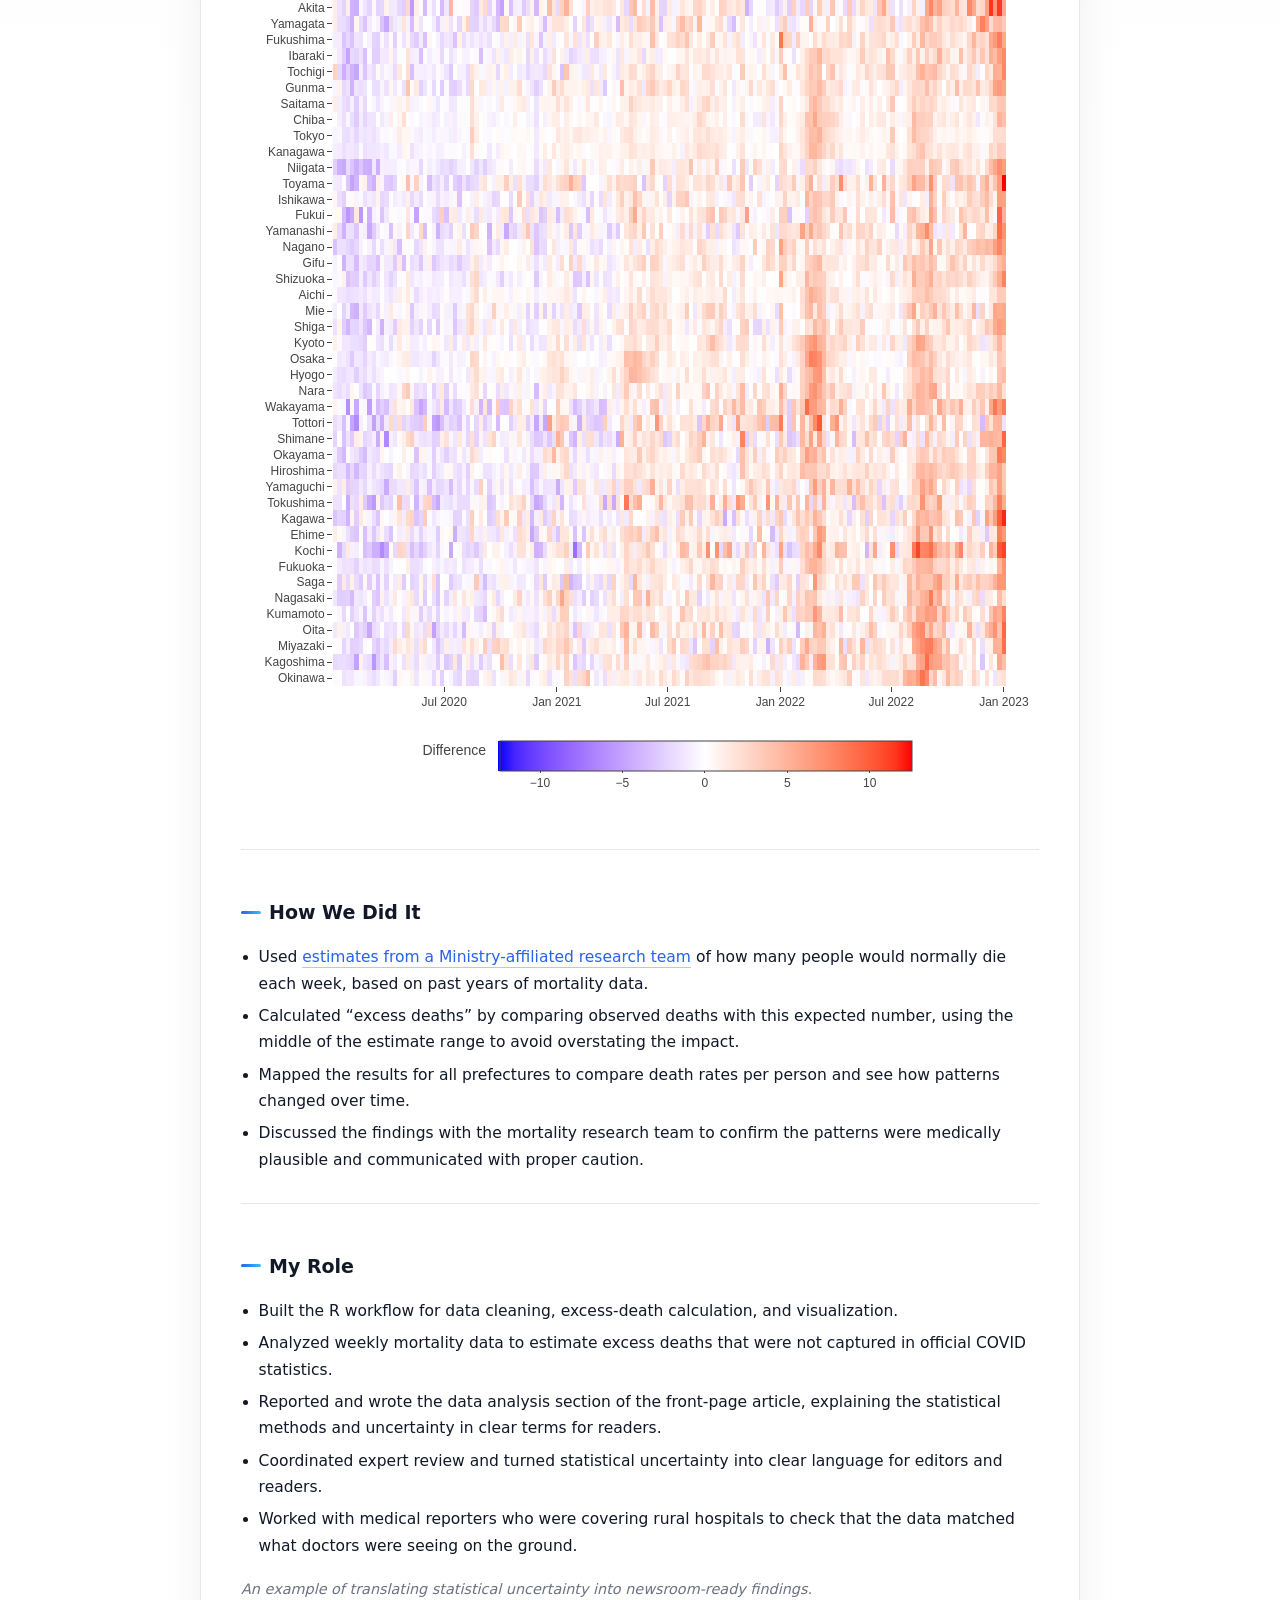
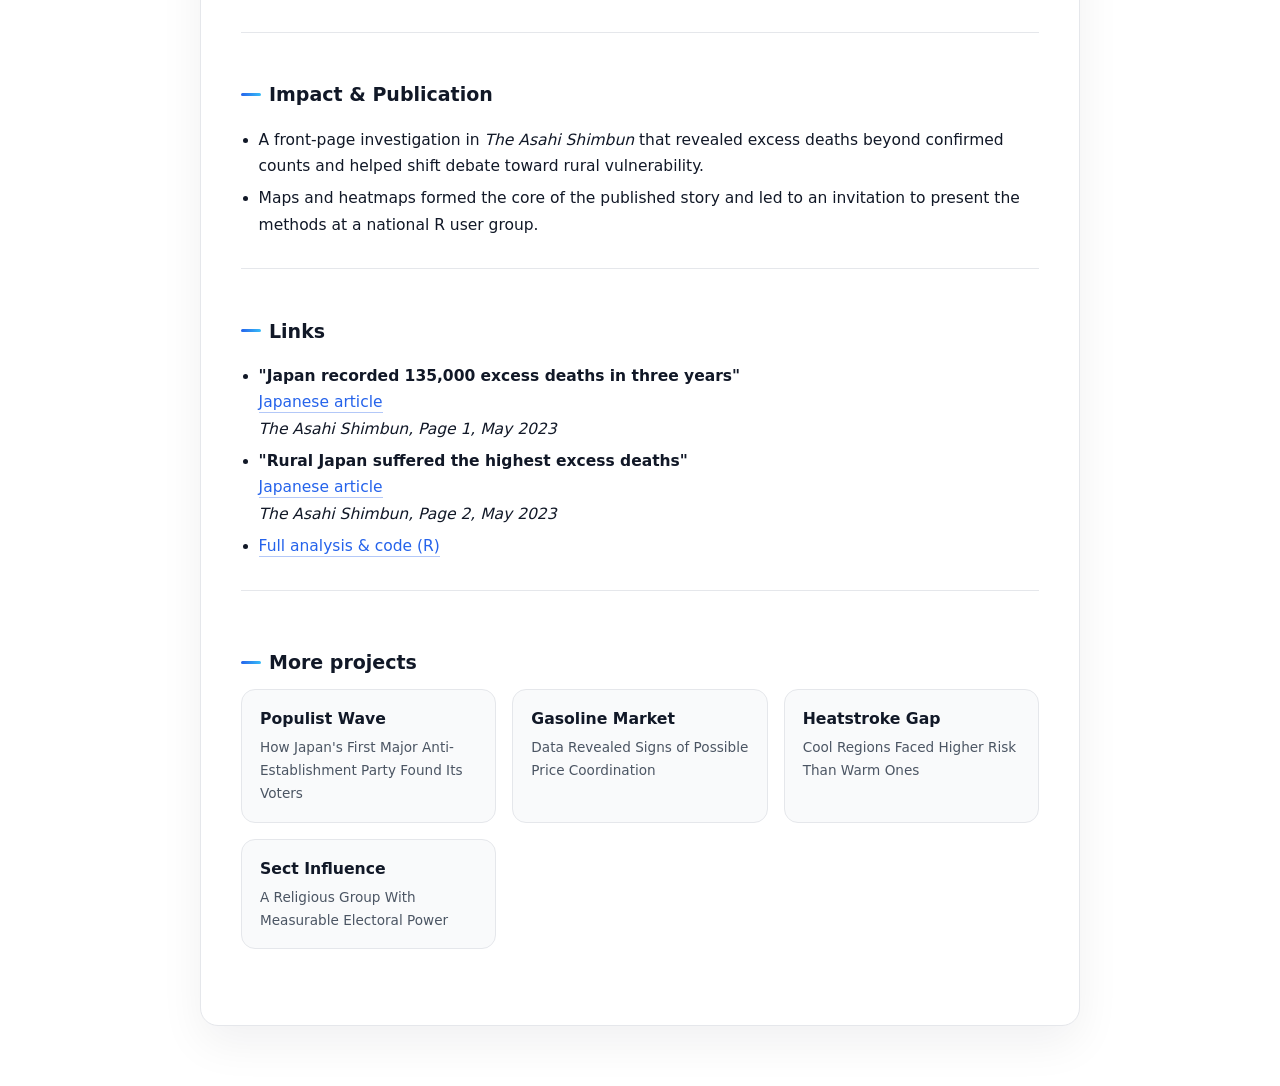
==== commit a421cc74: "Update index.html" ====
--- a/docs/excess_mortality/index.html
+++ b/docs/excess_mortality/index.html
@@ -196,6 +196,10 @@
           <div class="project-card-title">Populist Wave</div>
           <div class="project-card-tagline">How Japan's First Major Anti-Establishment Party Found Its Voters</div>
         </a>
+        <a class="project-card" href="../gasoline/">
+          <div class="project-card-title">Gasoline Market</div>
+          <div class="project-card-tagline">Data Revealed Signs of Possible Price Coordination</div>
+        </a>
         <a class="project-card" href="../heat_stroke/">
           <div class="project-card-title">Heatstroke Gap</div>
           <div class="project-card-tagline">Cool Regions Faced Higher Risk Than Warm Ones</div>
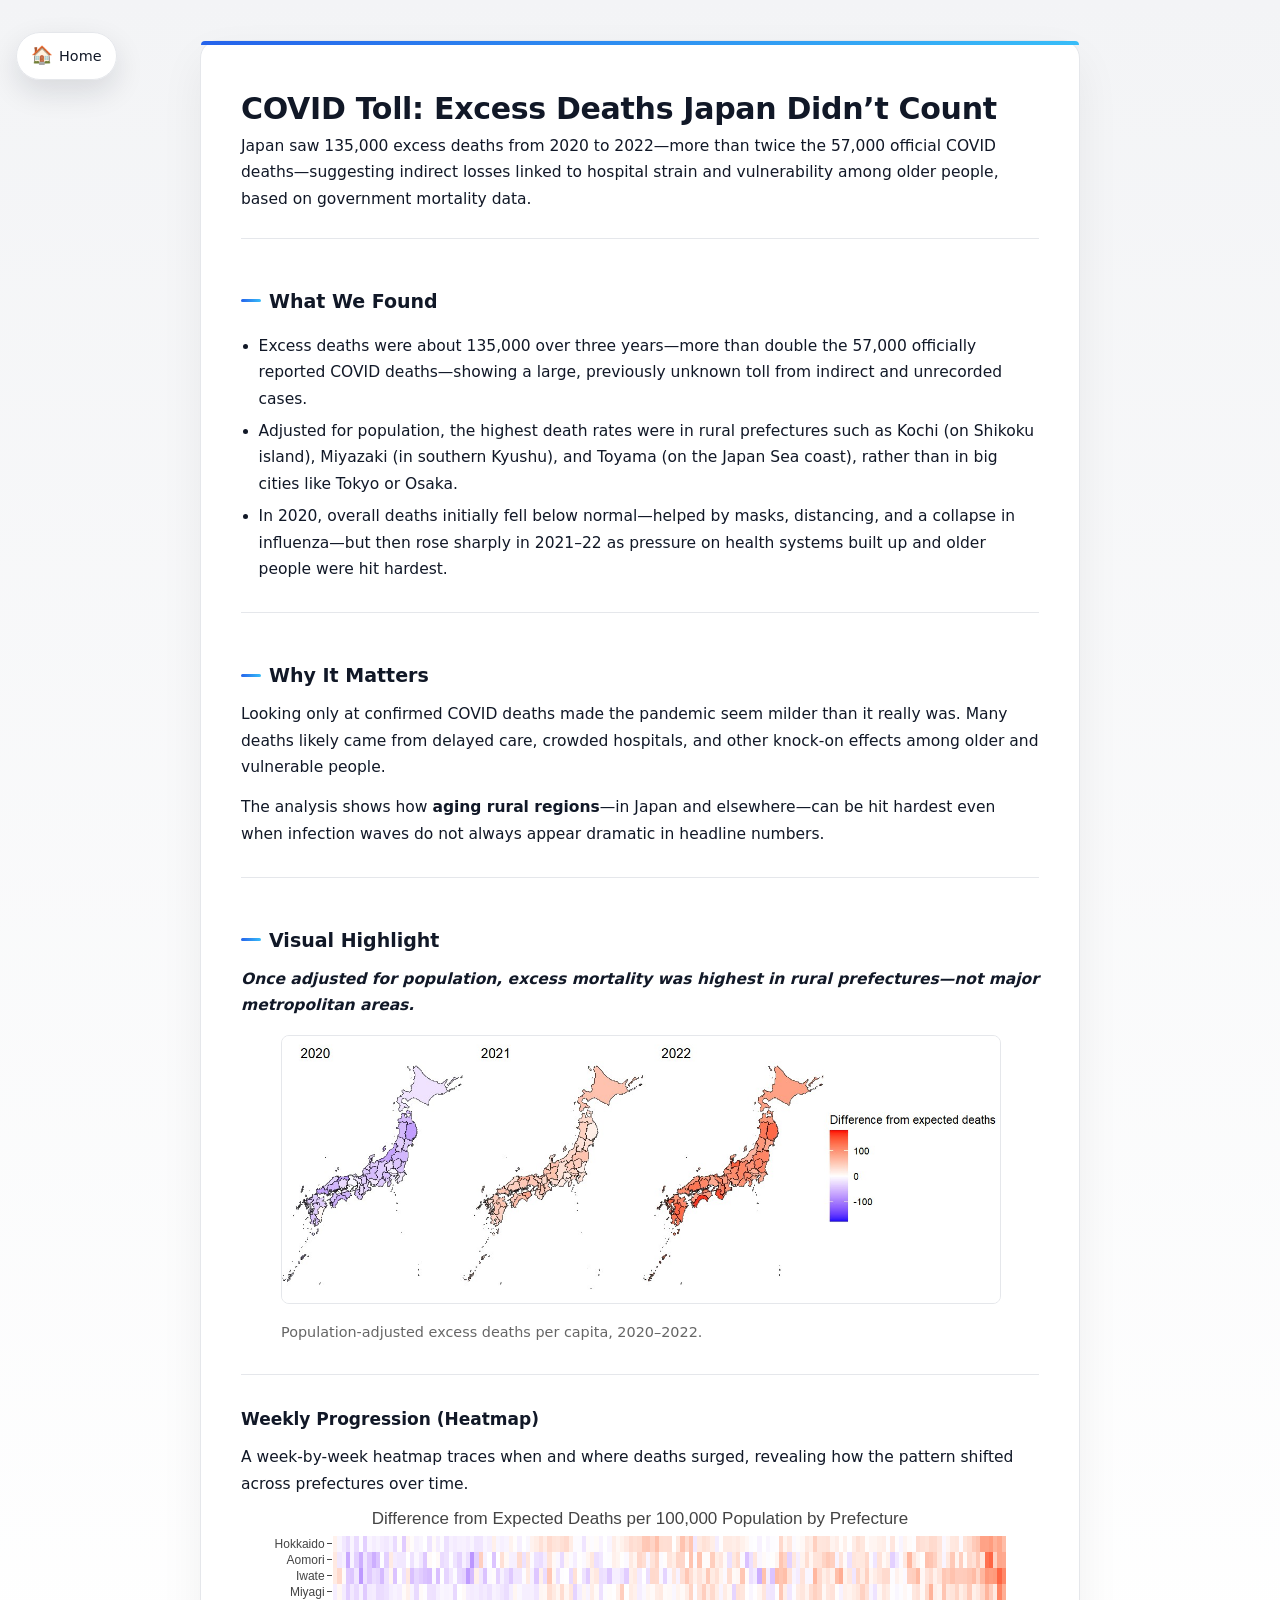
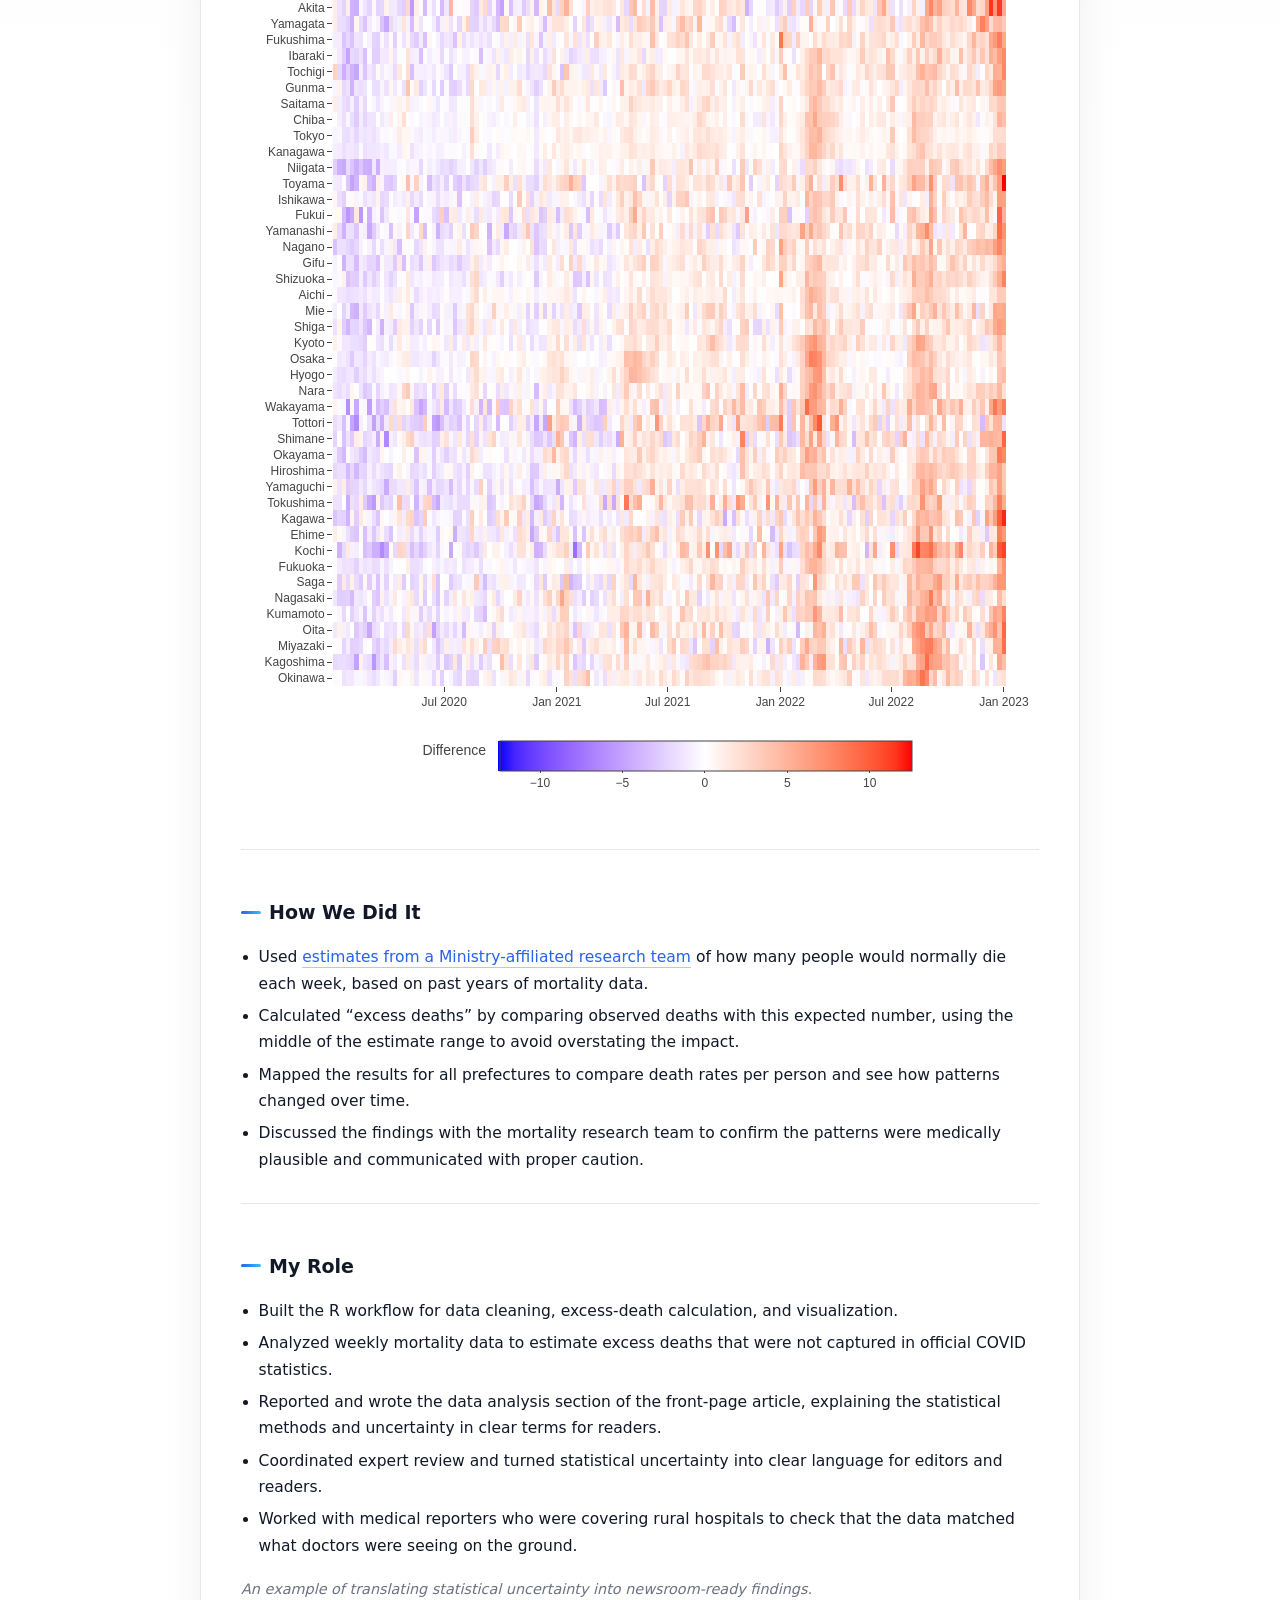
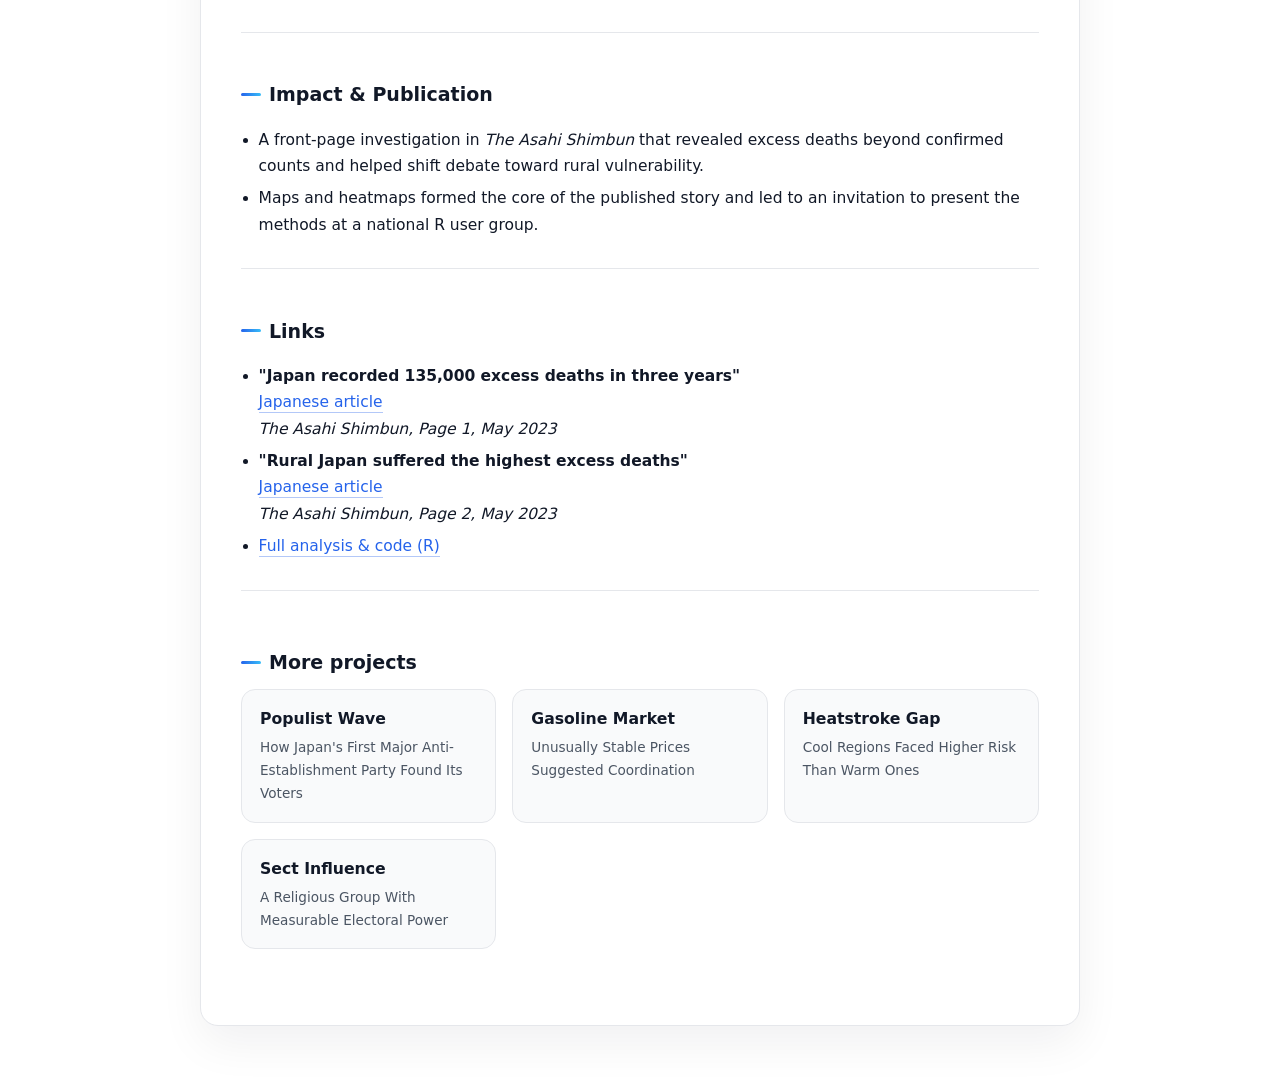
==== commit fa9f601e: "Update index.html" ====
--- a/docs/excess_mortality/index.html
+++ b/docs/excess_mortality/index.html
@@ -198,7 +198,7 @@
         </a>
         <a class="project-card" href="../gasoline/">
           <div class="project-card-title">Gasoline Market</div>
-          <div class="project-card-tagline">Data Revealed Signs of Possible Price Coordination</div>
+          <div class="project-card-tagline">Unusually Stable Prices Suggested Coordination</div>
         </a>
         <a class="project-card" href="../heat_stroke/">
           <div class="project-card-title">Heatstroke Gap</div>
